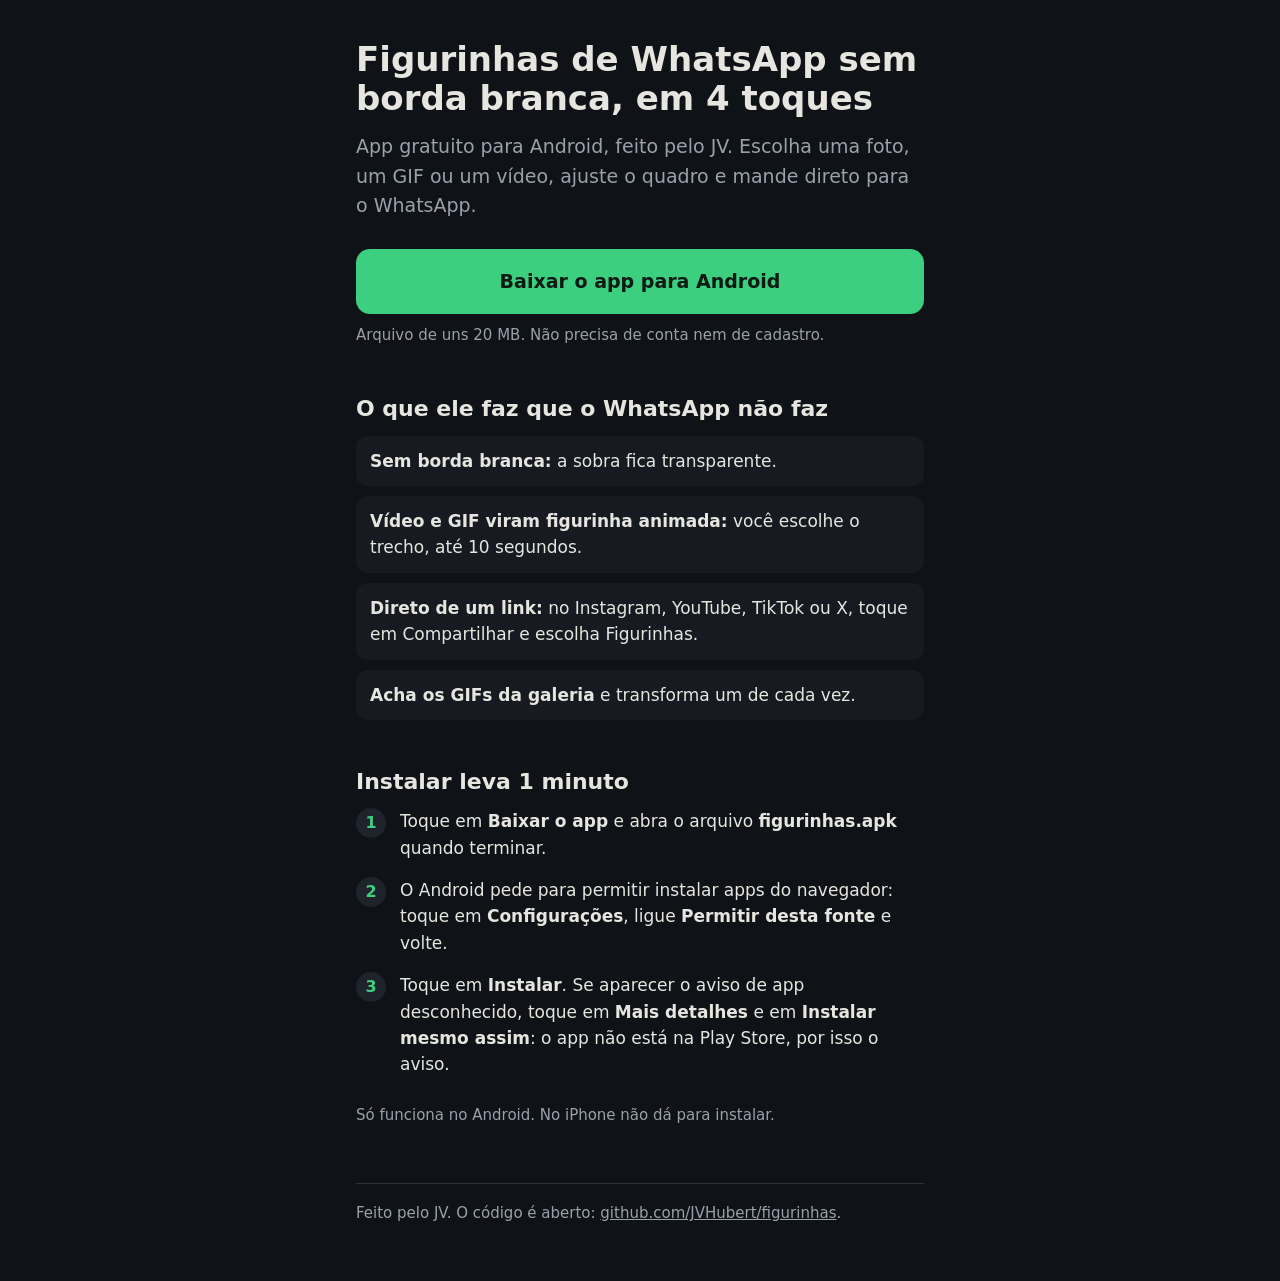
==== docs/index.html @ 6bf687d8 "Convite de GIFs da galeria, Atualizar no WhatsApp, assinatura do JV e conserto do Começa em - O app " ====
<!doctype html>
<html lang="pt-BR">
<head>
<meta charset="utf-8">
<meta name="viewport" content="width=device-width, initial-scale=1">
<meta name="color-scheme" content="dark">
<title>Figurinhas do JV</title>
<meta name="description" content="App gratuito para Android: foto, GIF ou vídeo vira figurinha de WhatsApp sem borda branca.">
<meta property="og:title" content="Figurinhas sem borda para o WhatsApp">
<meta property="og:description" content="App gratuito para Android, feito pelo JV. Foto, GIF ou vídeo vira figurinha em 4 toques.">
<style>
  :root { color-scheme: dark; --fundo: #0f1216; --sup: #171b21; --sup2: #1f242c; --linha: #2c333d;
    --texto: #e7e5e0; --texto2: #9aa1ab; --destaque: #3ccf7f; --sobre: #0b1a12; }
  * { box-sizing: border-box; }
  body { margin: 0; background: var(--fundo); color: var(--texto);
    font: 17px/1.55 system-ui, "Segoe UI", Roboto, sans-serif; }
  main { max-width: 600px; margin: 0 auto; padding: 40px 16px 56px; }
  h1 { font-size: 34px; line-height: 1.15; margin: 0 0 14px; }
  h2 { font-size: 22px; line-height: 1.3; margin: 0 0 12px; }
  p { margin: 0 0 12px; }
  .sub { color: var(--texto2); font-size: 19px; margin-bottom: 28px; }
  .bt { display: block; text-align: center; background: var(--destaque); color: var(--sobre); font-weight: 700;
    font-size: 19px; text-decoration: none; padding: 18px; border-radius: 14px; }
  .bt:focus-visible { outline: 3px solid var(--texto); outline-offset: 3px; }
  .pequeno { color: var(--texto2); font-size: 15px; margin-top: 10px; }
  section { margin-top: 48px; }
  ol { margin: 0; padding: 0; list-style: none; counter-reset: passo; }
  ol li { counter-increment: passo; position: relative; padding: 0 0 16px 44px; }
  ol li::before { content: counter(passo); position: absolute; left: 0; top: 0; width: 30px; height: 30px; border-radius: 50%;
    background: var(--sup2); color: var(--destaque); font-weight: 700; display: grid; place-items: center; font-size: 16px; }
  b { color: var(--texto); }
  .destaques { display: grid; gap: 10px; }
  .destaques p { background: var(--sup); border-radius: 12px; padding: 12px 14px; margin: 0; }
  footer { margin-top: 56px; padding-top: 18px; border-top: 1px solid var(--linha); color: var(--texto2); font-size: 15px; }
  footer a { color: var(--texto2); }
  @media print { body { background: #fff; color: #000; } .bt { color: #000; background: none; border: 1px solid #000; } }
</style>
</head>
<body>
<main>
  <h1>Figurinhas de WhatsApp sem borda branca, em 4 toques</h1>
  <p class="sub">App gratuito para Android, feito pelo JV. Escolha uma foto, um GIF ou um vídeo, ajuste o quadro e mande direto para o WhatsApp.</p>

  <a class="bt" href="https://github.com/JVHubert/figurinhas/releases/download/ultima/figurinhas.apk">Baixar o app para Android</a>
  <p class="pequeno">Arquivo de uns 20 MB. Não precisa de conta nem de cadastro.</p>

  <section>
    <h2>O que ele faz que o WhatsApp não faz</h2>
    <div class="destaques">
      <p><b>Sem borda branca:</b> a sobra fica transparente.</p>
      <p><b>Vídeo e GIF viram figurinha animada:</b> você escolhe o trecho, até 10 segundos.</p>
      <p><b>Direto de um link:</b> no Instagram, YouTube, TikTok ou X, toque em Compartilhar e escolha Figurinhas.</p>
      <p><b>Acha os GIFs da galeria</b> e transforma um de cada vez.</p>
    </div>
  </section>

  <section>
    <h2>Instalar leva 1 minuto</h2>
    <ol>
      <li>Toque em <b>Baixar o app</b> e abra o arquivo <b>figurinhas.apk</b> quando terminar.</li>
      <li>O Android pede para permitir instalar apps do navegador: toque em <b>Configurações</b>, ligue <b>Permitir desta fonte</b> e volte.</li>
      <li>Toque em <b>Instalar</b>. Se aparecer o aviso de app desconhecido, toque em <b>Mais detalhes</b> e em <b>Instalar mesmo assim</b>: o app não está na Play Store, por isso o aviso.</li>
    </ol>
    <p class="pequeno">Só funciona no Android. No iPhone não dá para instalar.</p>
  </section>

  <footer>Feito pelo JV. O código é aberto: <a href="https://github.com/JVHubert/figurinhas">github.com/JVHubert/figurinhas</a>.</footer>
</main>
</body>
</html>
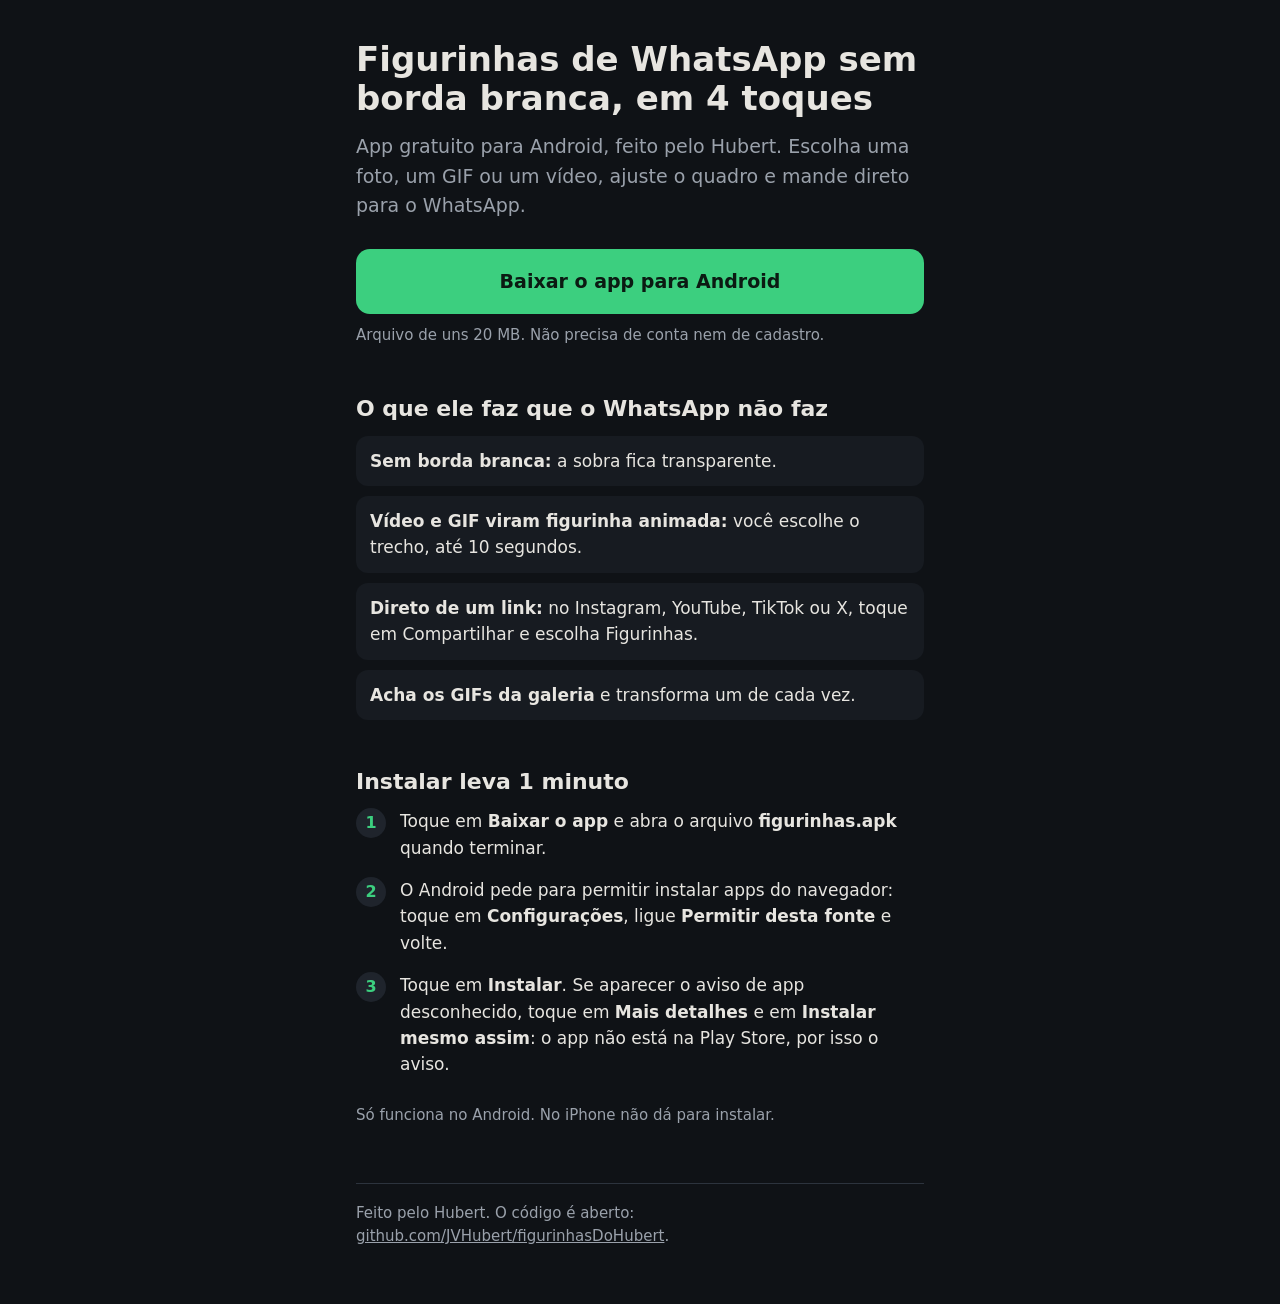
==== commit d16af6d1: "Página pública em /figurinhasDoHubert e link curto tinyurl.com/figsHubert Co-Authored-By: Claude Opu" ====
--- a/docs/index.html
+++ b/docs/index.html
@@ -4,10 +4,10 @@
 <meta charset="utf-8">
 <meta name="viewport" content="width=device-width, initial-scale=1">
 <meta name="color-scheme" content="dark">
-<title>Figurinhas do JV</title>
+<title>Figurinhas do Hubert</title>
 <meta name="description" content="App gratuito para Android: foto, GIF ou vídeo vira figurinha de WhatsApp sem borda branca.">
 <meta property="og:title" content="Figurinhas sem borda para o WhatsApp">
-<meta property="og:description" content="App gratuito para Android, feito pelo JV. Foto, GIF ou vídeo vira figurinha em 4 toques.">
+<meta property="og:description" content="App gratuito para Android, feito pelo Hubert. Foto, GIF ou vídeo vira figurinha em 4 toques.">
 <style>
   :root { color-scheme: dark; --fundo: #0f1216; --sup: #171b21; --sup2: #1f242c; --linha: #2c333d;
     --texto: #e7e5e0; --texto2: #9aa1ab; --destaque: #3ccf7f; --sobre: #0b1a12; }
@@ -39,9 +39,9 @@
 <body>
 <main>
   <h1>Figurinhas de WhatsApp sem borda branca, em 4 toques</h1>
-  <p class="sub">App gratuito para Android, feito pelo JV. Escolha uma foto, um GIF ou um vídeo, ajuste o quadro e mande direto para o WhatsApp.</p>
+  <p class="sub">App gratuito para Android, feito pelo Hubert. Escolha uma foto, um GIF ou um vídeo, ajuste o quadro e mande direto para o WhatsApp.</p>
 
-  <a class="bt" href="https://github.com/JVHubert/figurinhas/releases/download/ultima/figurinhas.apk">Baixar o app para Android</a>
+  <a class="bt" href="https://github.com/JVHubert/figurinhasDoHubert/releases/download/ultima/figurinhas.apk">Baixar o app para Android</a>
   <p class="pequeno">Arquivo de uns 20 MB. Não precisa de conta nem de cadastro.</p>
 
   <section>
@@ -64,7 +64,7 @@
     <p class="pequeno">Só funciona no Android. No iPhone não dá para instalar.</p>
   </section>
 
-  <footer>Feito pelo JV. O código é aberto: <a href="https://github.com/JVHubert/figurinhas">github.com/JVHubert/figurinhas</a>.</footer>
+  <footer>Feito pelo Hubert. O código é aberto: <a href="https://github.com/JVHubert/figurinhasDoHubert">github.com/JVHubert/figurinhasDoHubert</a>.</footer>
 </main>
 </body>
 </html>
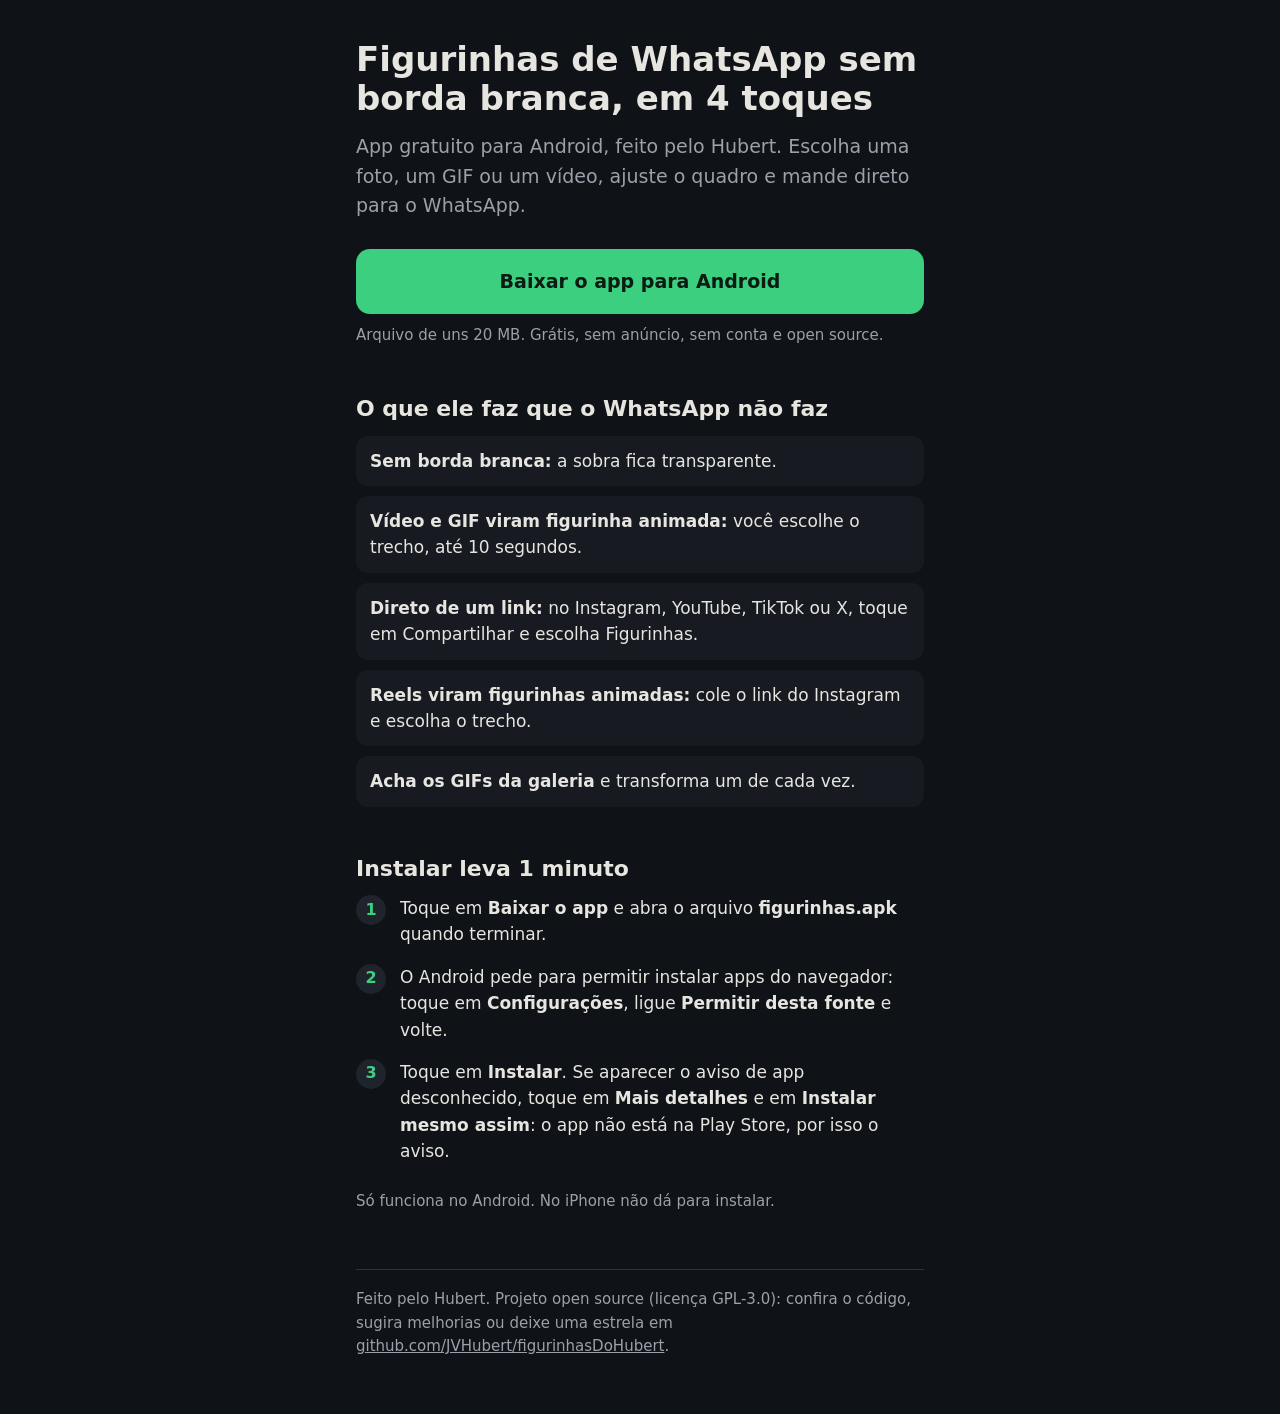
==== commit b5ce4aac: "Licença GPL-3.0 (open source) e página pública citando Reels e o código aberto Co-Authored-By: Claud" ====
--- a/docs/index.html
+++ b/docs/index.html
@@ -42,7 +42,7 @@
   <p class="sub">App gratuito para Android, feito pelo Hubert. Escolha uma foto, um GIF ou um vídeo, ajuste o quadro e mande direto para o WhatsApp.</p>
 
   <a class="bt" href="https://github.com/JVHubert/figurinhasDoHubert/releases/download/ultima/figurinhas.apk">Baixar o app para Android</a>
-  <p class="pequeno">Arquivo de uns 20 MB. Não precisa de conta nem de cadastro.</p>
+  <p class="pequeno">Arquivo de uns 20 MB. Grátis, sem anúncio, sem conta e open source.</p>
 
   <section>
     <h2>O que ele faz que o WhatsApp não faz</h2>
@@ -50,6 +50,7 @@
       <p><b>Sem borda branca:</b> a sobra fica transparente.</p>
       <p><b>Vídeo e GIF viram figurinha animada:</b> você escolhe o trecho, até 10 segundos.</p>
       <p><b>Direto de um link:</b> no Instagram, YouTube, TikTok ou X, toque em Compartilhar e escolha Figurinhas.</p>
+      <p><b>Reels viram figurinhas animadas:</b> cole o link do Instagram e escolha o trecho.</p>
       <p><b>Acha os GIFs da galeria</b> e transforma um de cada vez.</p>
     </div>
   </section>
@@ -64,7 +65,7 @@
     <p class="pequeno">Só funciona no Android. No iPhone não dá para instalar.</p>
   </section>
 
-  <footer>Feito pelo Hubert. O código é aberto: <a href="https://github.com/JVHubert/figurinhasDoHubert">github.com/JVHubert/figurinhasDoHubert</a>.</footer>
+  <footer>Feito pelo Hubert. Projeto open source (licença GPL-3.0): confira o código, sugira melhorias ou deixe uma estrela em <a href="https://github.com/JVHubert/figurinhasDoHubert">github.com/JVHubert/figurinhasDoHubert</a>.</footer>
 </main>
 </body>
 </html>
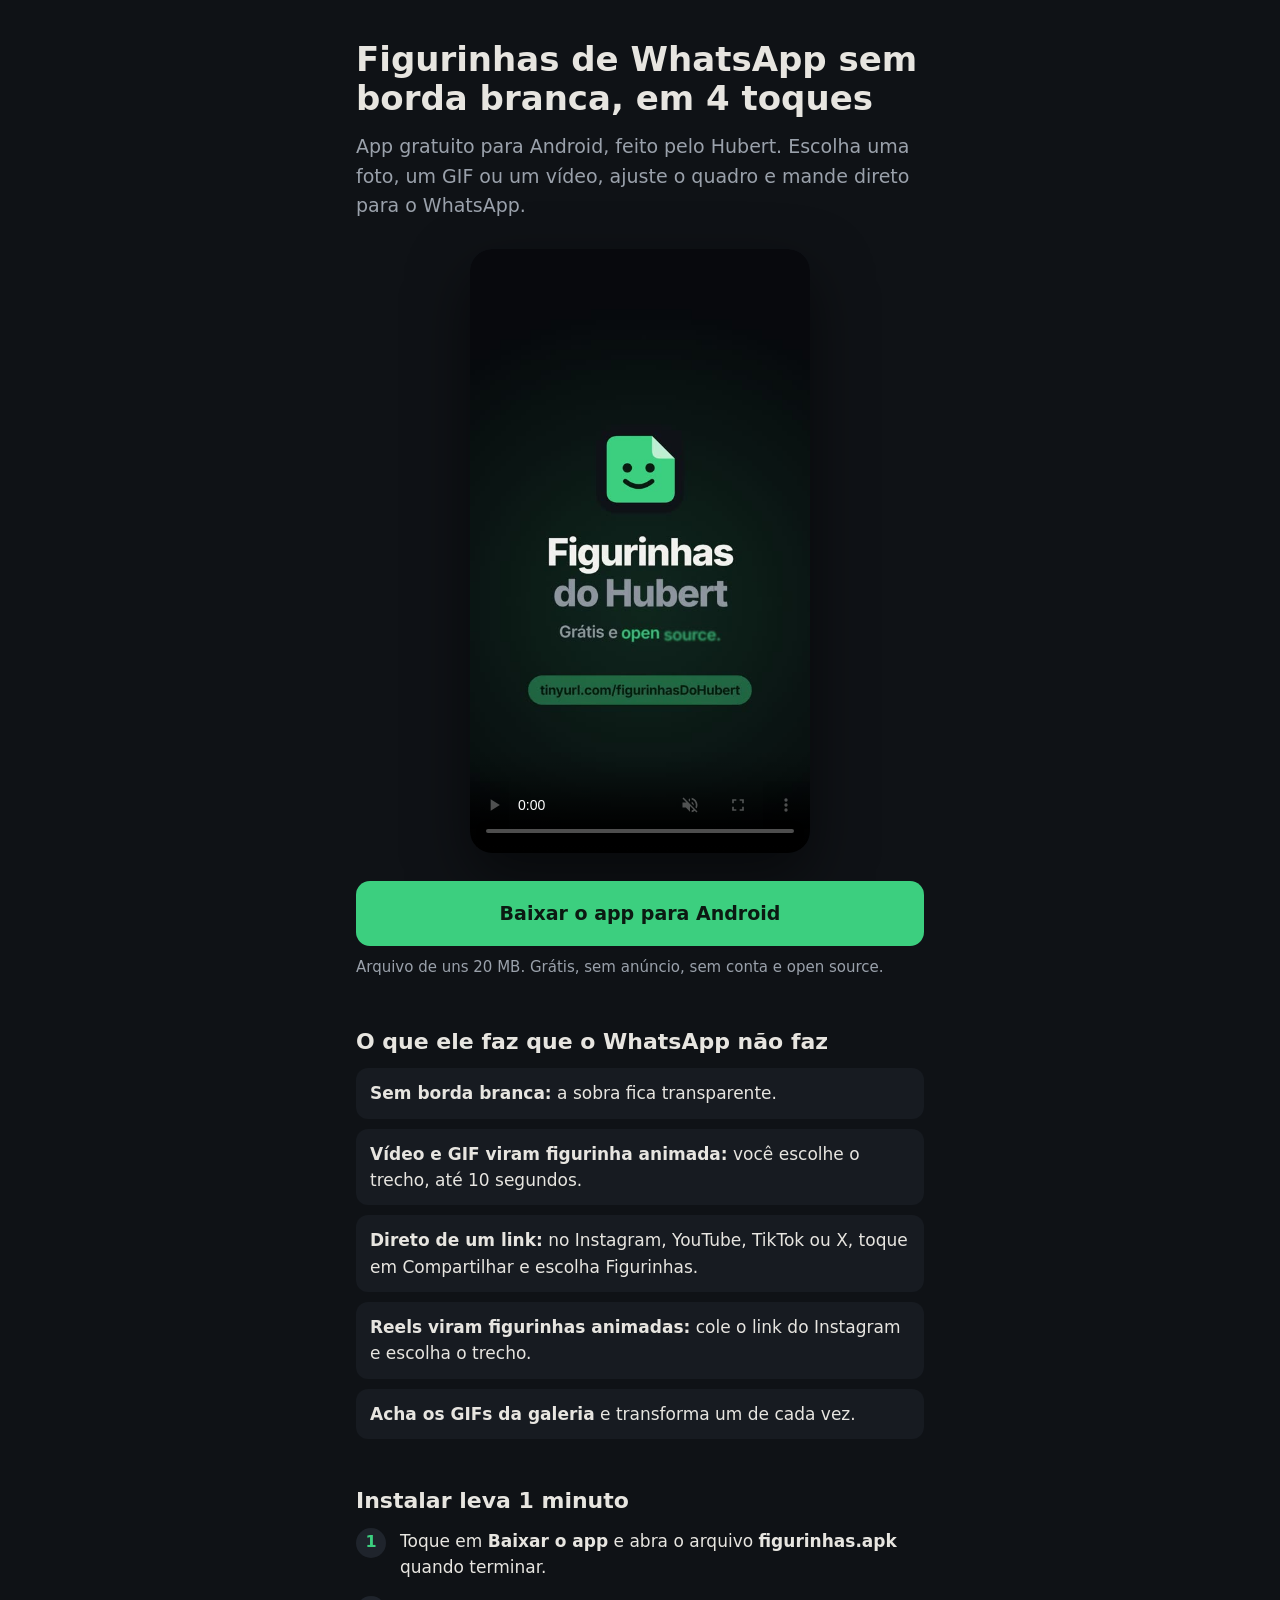
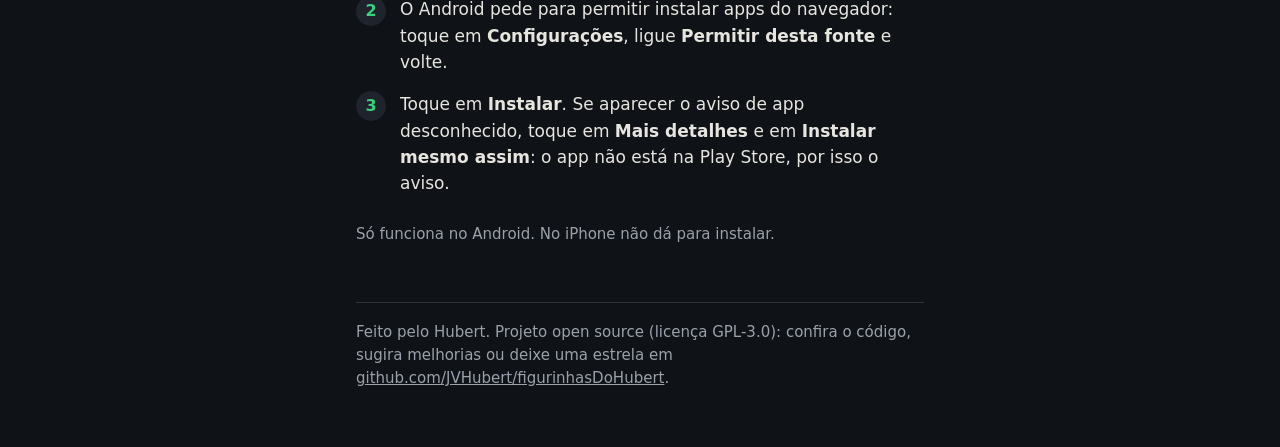
==== commit e8e160c5: "Comercial de 30 s na página pública; mudanças só em docs/ não geram APK Co-Authored-By: Claude Opus " ====
--- a/docs/index.html
+++ b/docs/index.html
@@ -23,6 +23,8 @@
     font-size: 19px; text-decoration: none; padding: 18px; border-radius: 14px; }
   .bt:focus-visible { outline: 3px solid var(--texto); outline-offset: 3px; }
   .pequeno { color: var(--texto2); font-size: 15px; margin-top: 10px; }
+  .video { display: block; width: min(100%, 340px); aspect-ratio: 9 / 16; margin: 0 auto 28px; border-radius: 22px;
+    background: var(--sup); box-shadow: 0 24px 60px rgba(0,0,0,.5); }
   section { margin-top: 48px; }
   ol { margin: 0; padding: 0; list-style: none; counter-reset: passo; }
   ol li { counter-increment: passo; position: relative; padding: 0 0 16px 44px; }
@@ -40,6 +42,9 @@
 <main>
   <h1>Figurinhas de WhatsApp sem borda branca, em 4 toques</h1>
   <p class="sub">App gratuito para Android, feito pelo Hubert. Escolha uma foto, um GIF ou um vídeo, ajuste o quadro e mande direto para o WhatsApp.</p>
+
+  <video class="video" src="comercial.mp4" poster="comercial.jpg" autoplay muted loop playsinline controls preload="metadata"
+    aria-label="Comercial de 30 segundos mostrando o app"></video>
 
   <a class="bt" href="https://github.com/JVHubert/figurinhasDoHubert/releases/download/ultima/figurinhas.apk">Baixar o app para Android</a>
   <p class="pequeno">Arquivo de uns 20 MB. Grátis, sem anúncio, sem conta e open source.</p>
